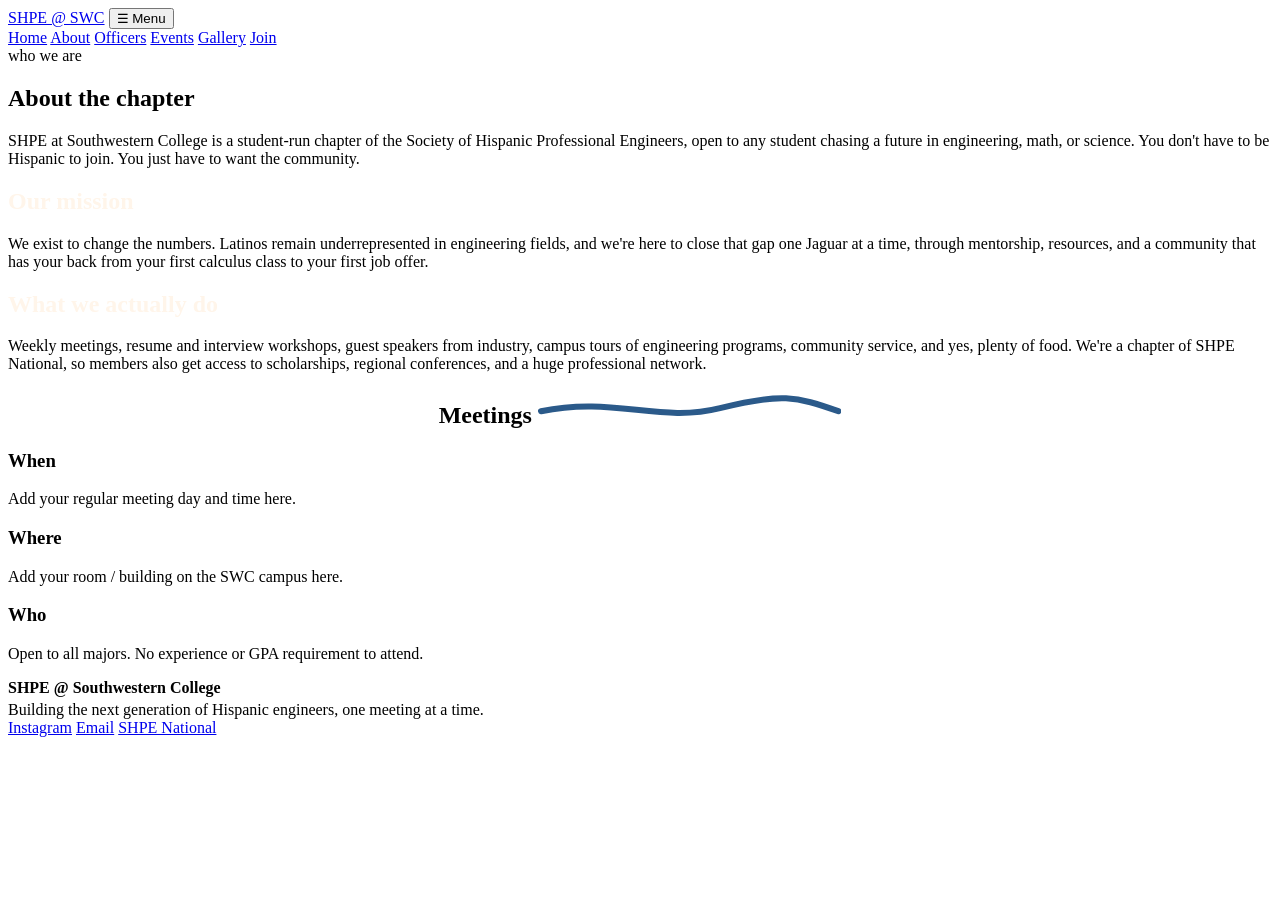
==== about.html @ 71436f02 "Add About Us page with chapter details This file contains the HTML structure for the About Us page, " ====
<!DOCTYPE html>
<html lang="en">
<head>
<meta charset="UTF-8">
<meta name="viewport" content="width=device-width, initial-scale=1.0">
<title>About Us — SHPE @ SWC</title>
<link rel="stylesheet" href="css/style.css">
</head>
<body>

<header class="site-header">
  <div class="nav-inner">
    <a class="brand" href="index.html"><span class="dot"></span>SHPE @ SWC</a>
    <button class="nav-toggle" aria-label="Toggle menu">☰ Menu</button>
    <nav class="main-nav">
      <a href="index.html">Home</a>
      <a href="about.html">About</a>
      <a href="officers.html">Officers</a>
      <a href="events.html">Events</a>
      <a href="gallery.html">Gallery</a>
      <a href="join.html">Join</a>
    </nav>
  </div>
</header>

<section>
  <div class="wrap">
    <span class="eyebrow">who we are</span>
    <h1>About the chapter</h1>
    <p class="lede">SHPE at Southwestern College is a student-run chapter of the
      Society of Hispanic Professional Engineers, open to any student chasing a
      future in engineering, math, or science. You don't have to be Hispanic
      to join. You just have to want the community.</p>
  </div>
</section>

<div class="torn"></div>

<section class="band-orange">
  <div class="wrap grid-2">
    <div>
      <h2 style="color:#fff5ea;">Our mission</h2>
      <p>We exist to change the numbers. Latinos remain underrepresented in
        engineering fields, and we're here to close that gap one Jaguar at a
        time, through mentorship, resources, and a community that has your
        back from your first calculus class to your first job offer.</p>
    </div>
    <div>
      <h2 style="color:#fff5ea;">What we actually do</h2>
      <p>Weekly meetings, resume and interview workshops, guest speakers from
        industry, campus tours of engineering programs, community service,
        and yes, plenty of food. We're a chapter of SHPE National, so members
        also get access to scholarships, regional conferences, and a huge
        professional network.</p>
    </div>
  </div>
</section>

<div class="torn"></div>

<section>
  <div class="wrap">
    <h2 class="center doodle-underline" style="display:block;text-align:center;">Meetings
      <svg viewBox="0 0 200 20" preserveAspectRatio="none" style="left:38%;width:24%;"><path d="M2,12 C50,2 80,20 120,10 S170,2 198,12" fill="none" stroke="#2b5a8a" stroke-width="4" stroke-linecap="round"/></svg>
    </h2>
    <div class="grid-3 mt-lg">
      <div class="card center">
        <h3>When</h3>
        <p class="muted">Add your regular meeting day and time here.</p>
      </div>
      <div class="card center">
        <h3>Where</h3>
        <p class="muted">Add your room / building on the SWC campus here.</p>
      </div>
      <div class="card center">
        <h3>Who</h3>
        <p class="muted">Open to all majors. No experience or GPA requirement to attend.</p>
      </div>
    </div>
  </div>
</section>

<footer>
  <div class="wrap footer-inner">
    <div>
      <strong>SHPE @ Southwestern College</strong>
      <p class="muted" style="margin:4px 0 0;">Building the next generation of
        Hispanic engineers, one meeting at a time.</p>
    </div>
    <div class="social-links">
      <a href="https://instagram.com/YOUR_HANDLE" target="_blank" rel="noopener">Instagram</a>
      <a href="mailto:YOUR_EMAIL@swccd.edu">Email</a>
      <a href="https://shpe.org" target="_blank" rel="noopener">SHPE National</a>
    </div>
  </div>
</footer>
<script src="js/main.js"></script>
</body>
</html>
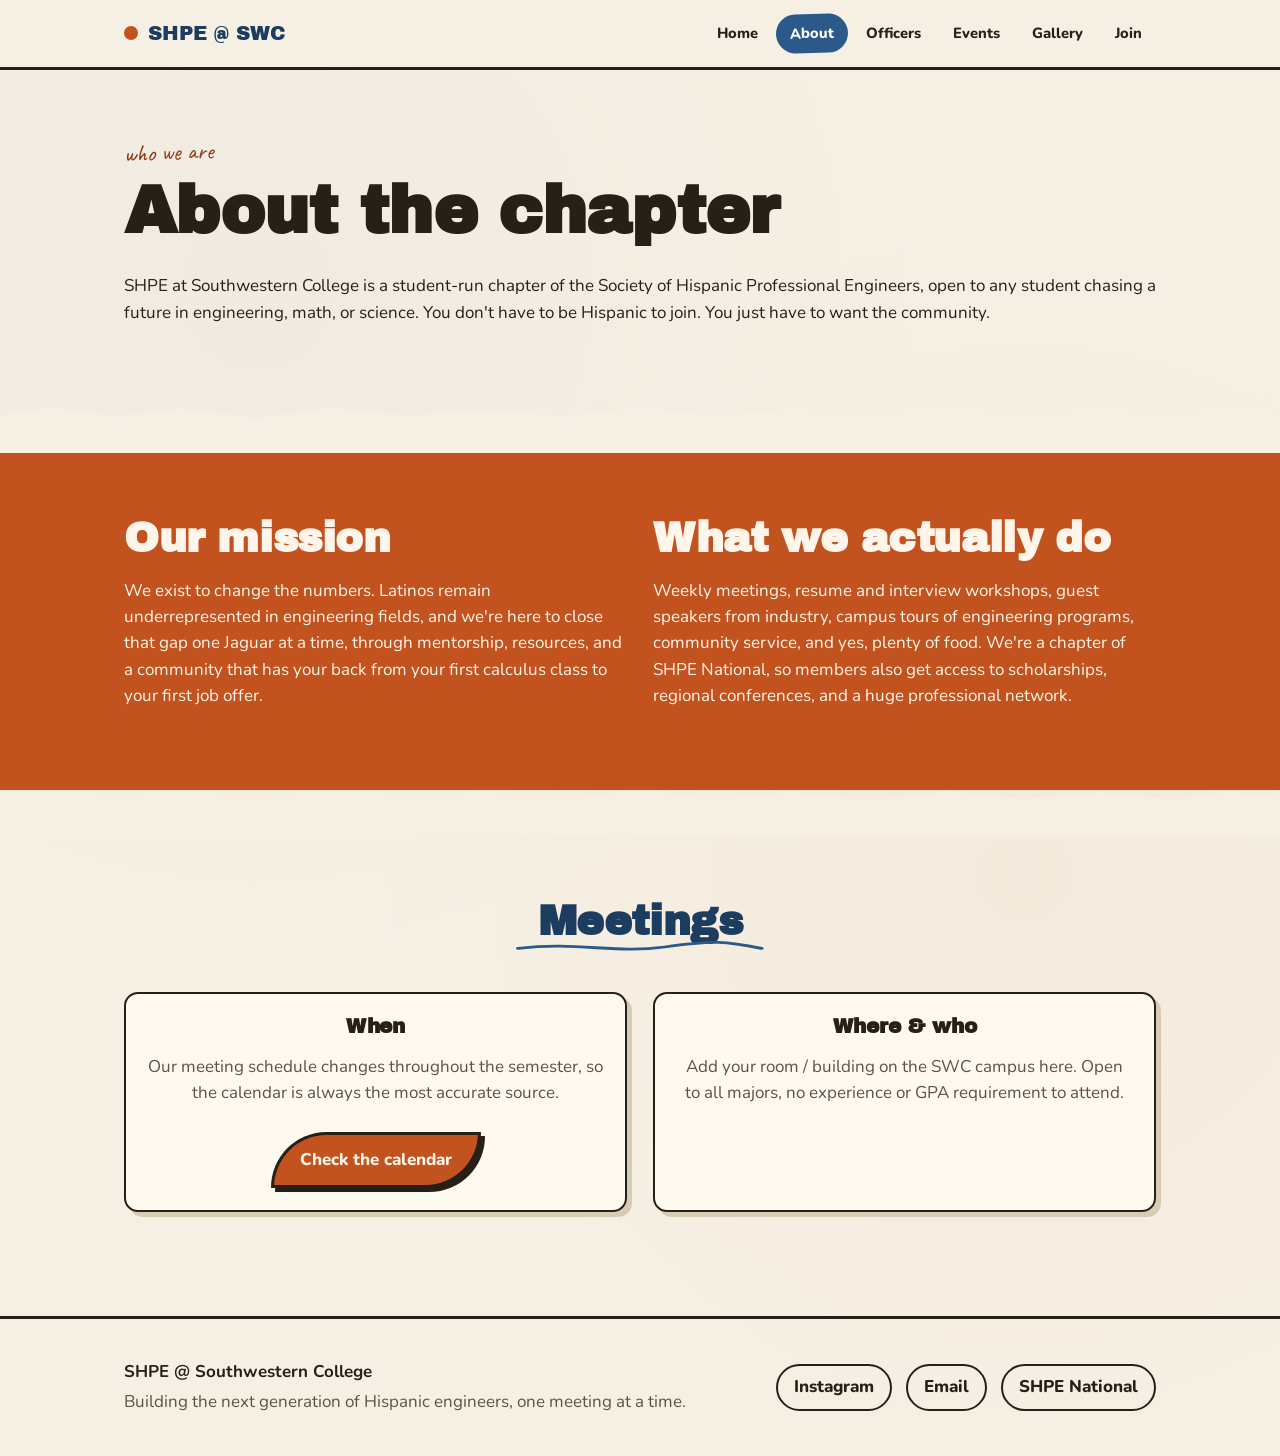
==== commit 9f085f29: "Revise meeting details and simplify layout Updated meeting information and removed redundant section" ====
--- a/about.html
+++ b/about.html
@@ -63,18 +63,17 @@
     <h2 class="center doodle-underline" style="display:block;text-align:center;">Meetings
       <svg viewBox="0 0 200 20" preserveAspectRatio="none" style="left:38%;width:24%;"><path d="M2,12 C50,2 80,20 120,10 S170,2 198,12" fill="none" stroke="#2b5a8a" stroke-width="4" stroke-linecap="round"/></svg>
     </h2>
-    <div class="grid-3 mt-lg">
+    <div class="grid-2 mt-lg">
       <div class="card center">
         <h3>When</h3>
-        <p class="muted">Add your regular meeting day and time here.</p>
+        <p class="muted">Our meeting schedule changes throughout the
+          semester, so the calendar is always the most accurate source.</p>
+        <a href="events.html" class="btn btn-primary" style="margin-top:8px;">Check the calendar</a>
       </div>
       <div class="card center">
-        <h3>Where</h3>
-        <p class="muted">Add your room / building on the SWC campus here.</p>
-      </div>
-      <div class="card center">
-        <h3>Who</h3>
-        <p class="muted">Open to all majors. No experience or GPA requirement to attend.</p>
+        <h3>Where &amp; who</h3>
+        <p class="muted">Add your room / building on the SWC campus here.
+          Open to all majors, no experience or GPA requirement to attend.</p>
       </div>
     </div>
   </div>
--- a/css/style.css
+++ b/css/style.css
@@ -0,0 +1,389 @@
+/* ==========================================================================
+   SHPE @ Southwestern College — style.css
+   Design language: hand assembled zine / scrapbook. Torn paper, washi tape,
+   polaroid frames, doodle underlines. Nothing perfectly aligned on purpose.
+   ========================================================================== */
+
+@import url('https://fonts.googleapis.com/css2?family=Archivo+Black&family=Nunito:wght@400;600;700;800&family=Caveat:wght@500;700&display=swap');
+
+:root {
+  /* color tokens */
+  --blue: #2b5a8a;        /* french blue, main */
+  --blue-deep: #1c3d5f;   /* shadows, headers on light */
+  --blue-soft: #cfe0ef;   /* pale wash, backgrounds */
+  --orange: #c2531f;      /* burnt orange, main accent */
+  --orange-deep: #8f3a12; /* pressed / hover */
+  --orange-soft: #f3d9c4; /* tape, highlight blocks */
+  --paper: #f6f0e4;       /* base page color, warm off white */
+  --paper-card: #fffaf0;  /* card surface, slightly lighter */
+  --ink: #262019;         /* body text, warm near black */
+  --ink-soft: #5c5347;    /* secondary text */
+  --line: #d8cbb3;        /* hairlines / borders */
+
+  --display: 'Archivo Black', sans-serif;
+  --body: 'Nunito', sans-serif;
+  --hand: 'Caveat', cursive;
+
+  --radius: 14px;
+}
+
+* { box-sizing: border-box; }
+
+html { scroll-behavior: smooth; }
+
+body {
+  margin: 0;
+  background: var(--paper);
+  color: var(--ink);
+  font-family: var(--body);
+  font-size: 17px;
+  line-height: 1.55;
+  /* subtle paper grain, no external image needed */
+  background-image:
+    radial-gradient(circle at 20% 20%, rgba(43,90,138,0.03) 0, transparent 45%),
+    radial-gradient(circle at 80% 60%, rgba(194,83,31,0.04) 0, transparent 50%);
+}
+
+img { max-width: 100%; display: block; }
+
+a { color: var(--blue-deep); }
+
+h1, h2, h3 {
+  font-family: var(--display);
+  line-height: 1.05;
+  letter-spacing: -0.01em;
+  margin: 0 0 0.4em;
+}
+
+h1 { font-size: clamp(2.4rem, 6vw, 4.2rem); }
+h2 { font-size: clamp(1.7rem, 4vw, 2.6rem); color: var(--blue-deep); }
+h3 { font-size: 1.25rem; }
+
+.eyebrow {
+  font-family: var(--hand);
+  font-size: 1.5rem;
+  color: var(--orange-deep);
+  display: inline-block;
+  transform: rotate(-2deg);
+  margin-bottom: 0.2em;
+}
+
+.wrap {
+  max-width: 1080px;
+  margin: 0 auto;
+  padding: 0 24px;
+}
+
+section {
+  padding: 64px 0;
+}
+
+/* ---------- doodle underline (SVG, hand drawn squiggle) ---------- */
+.doodle-underline {
+  position: relative;
+  display: inline-block;
+}
+.doodle-underline svg {
+  position: absolute;
+  left: -4%;
+  bottom: -10px;
+  width: 108%;
+  height: 14px;
+}
+
+/* ---------- washi tape strip ---------- */
+.tape {
+  position: absolute;
+  width: 90px;
+  height: 30px;
+  background: var(--orange-soft);
+  opacity: 0.85;
+  box-shadow: 0 2px 4px rgba(0,0,0,0.12);
+}
+.tape.blue { background: var(--blue-soft); }
+.tape::before {
+  content: "";
+  position: absolute;
+  inset: 0;
+  background-image: repeating-linear-gradient(45deg, rgba(255,255,255,0.35) 0 4px, transparent 4px 8px);
+}
+
+/* ---------- top nav ---------- */
+header.site-header {
+  position: sticky;
+  top: 0;
+  z-index: 50;
+  background: var(--paper);
+  border-bottom: 3px solid var(--ink);
+}
+.nav-inner {
+  max-width: 1080px;
+  margin: 0 auto;
+  padding: 14px 24px;
+  display: flex;
+  align-items: center;
+  justify-content: space-between;
+  gap: 16px;
+}
+.brand {
+  font-family: var(--display);
+  font-size: 1.25rem;
+  color: var(--blue-deep);
+  text-decoration: none;
+  display: flex;
+  align-items: center;
+  gap: 10px;
+}
+.brand .dot {
+  width: 14px; height: 14px;
+  background: var(--orange);
+  border-radius: 50%;
+  display: inline-block;
+}
+nav.main-nav {
+  display: flex;
+  gap: 4px;
+  flex-wrap: wrap;
+}
+nav.main-nav a {
+  font-family: var(--body);
+  font-weight: 800;
+  font-size: 0.92rem;
+  text-decoration: none;
+  color: var(--ink);
+  padding: 8px 14px;
+  border-radius: 20px;
+  transition: transform 0.15s ease, background 0.15s ease;
+}
+nav.main-nav a:hover {
+  background: var(--orange-soft);
+  transform: rotate(-1.5deg);
+}
+nav.main-nav a.active {
+  background: var(--blue);
+  color: #fff;
+  transform: rotate(-1.5deg);
+}
+.nav-toggle {
+  display: none;
+  background: none;
+  border: 2px solid var(--ink);
+  border-radius: 8px;
+  padding: 6px 10px;
+  font-family: var(--display);
+  cursor: pointer;
+}
+
+@media (max-width: 720px) {
+  .nav-toggle { display: block; }
+  nav.main-nav {
+    display: none;
+    width: 100%;
+    flex-direction: column;
+    padding-top: 10px;
+  }
+  nav.main-nav.open { display: flex; }
+  .nav-inner { flex-wrap: wrap; }
+}
+
+/* ---------- buttons ---------- */
+.btn {
+  display: inline-block;
+  font-family: var(--body);
+  font-weight: 800;
+  text-decoration: none;
+  padding: 12px 26px;
+  border-radius: 999px 8px 999px 8px; /* slightly irregular, hand cut feel */
+  border: 3px solid var(--ink);
+  transition: transform 0.15s ease;
+}
+.btn:hover { transform: translate(-2px, -2px); }
+.btn-primary {
+  background: var(--orange);
+  color: #fff5ea;
+  box-shadow: 4px 4px 0 var(--ink);
+}
+.btn-primary:hover { box-shadow: 6px 6px 0 var(--ink); }
+.btn-outline {
+  background: transparent;
+  color: var(--blue-deep);
+}
+
+/* ---------- hero (cover page) ---------- */
+.hero {
+  position: relative;
+  padding: 70px 0 90px;
+  overflow: hidden;
+}
+.hero-grid {
+  display: grid;
+  grid-template-columns: 1.1fr 0.9fr;
+  gap: 40px;
+  align-items: center;
+}
+@media (max-width: 800px) {
+  .hero-grid { grid-template-columns: 1fr; }
+}
+.hero h1 { margin-bottom: 0.25em; }
+.hero p.lede {
+  font-size: 1.15rem;
+  color: var(--ink-soft);
+  max-width: 46ch;
+}
+.hero-actions {
+  display: flex;
+  gap: 14px;
+  margin-top: 28px;
+  flex-wrap: wrap;
+}
+
+.polaroid {
+  background: var(--paper-card);
+  padding: 12px 12px 46px;
+  border-radius: 4px;
+  box-shadow: 0 10px 24px rgba(38,32,25,0.18);
+  transform: rotate(-4deg);
+  position: relative;
+}
+.polaroid img { border-radius: 2px; }
+.polaroid .cap {
+  position: absolute;
+  bottom: 10px;
+  left: 14px;
+  right: 14px;
+  font-family: var(--hand);
+  font-size: 1.3rem;
+  color: var(--ink-soft);
+}
+
+/* ---------- card grid ---------- */
+.card {
+  background: var(--paper-card);
+  border: 2px solid var(--ink);
+  border-radius: var(--radius);
+  padding: 22px;
+  box-shadow: 5px 5px 0 var(--line);
+}
+
+.grid-3 {
+  display: grid;
+  grid-template-columns: repeat(3, 1fr);
+  gap: 26px;
+}
+.grid-2 {
+  display: grid;
+  grid-template-columns: repeat(2, 1fr);
+  gap: 26px;
+}
+@media (max-width: 800px) {
+  .grid-3, .grid-2 { grid-template-columns: 1fr; }
+}
+
+/* ---------- officer card ---------- */
+.officer {
+  text-align: center;
+}
+.officer .photo {
+  width: 100%;
+  aspect-ratio: 1;
+  border-radius: 10px;
+  background: var(--blue-soft);
+  margin-bottom: 14px;
+  overflow: hidden;
+  border: 2px solid var(--ink);
+}
+.officer .photo img { width: 100%; height: 100%; object-fit: cover; }
+.officer .role {
+  font-family: var(--hand);
+  color: var(--orange-deep);
+  font-size: 1.2rem;
+}
+
+/* ---------- gallery ---------- */
+.gallery-grid {
+  display: grid;
+  grid-template-columns: repeat(auto-fill, minmax(220px, 1fr));
+  gap: 22px;
+}
+.gallery-grid .polaroid { transform: rotate(0deg); }
+.gallery-grid .polaroid:nth-child(3n+1) { transform: rotate(-3deg); }
+.gallery-grid .polaroid:nth-child(3n+2) { transform: rotate(2deg); }
+.gallery-grid .polaroid:nth-child(3n)   { transform: rotate(-1.5deg); }
+.gallery-grid .polaroid:hover { transform: rotate(0deg) scale(1.03); z-index: 2; }
+.gallery-grid img { width: 100%; height: 220px; object-fit: cover; }
+
+/* ---------- section divider, torn paper ---------- */
+.torn {
+  height: 46px;
+  width: 100%;
+  background: var(--paper);
+  clip-path: polygon(0% 20%, 4% 0%, 9% 22%, 14% 4%, 20% 24%, 26% 2%, 32% 20%, 38% 5%, 44% 22%,
+    50% 0%, 56% 22%, 62% 4%, 68% 24%, 74% 2%, 80% 20%, 86% 5%, 92% 22%, 96% 3%, 100% 20%, 100% 100%, 0% 100%);
+}
+
+/* ---------- band sections (alternating color blocks) ---------- */
+.band-blue { background: var(--blue); color: #fff; }
+.band-blue h2 { color: #fff; }
+.band-blue .card { background: rgba(255,255,255,0.08); border-color: rgba(255,255,255,0.5); color: #fff; box-shadow: none; }
+.band-orange { background: var(--orange); color: #fff5ea; }
+.band-orange h2 { color: #fff5ea; }
+
+/* ---------- form (join / canvas signup) ---------- */
+.form-card {
+  max-width: 520px;
+  margin: 0 auto;
+}
+label {
+  display: block;
+  font-weight: 800;
+  margin: 18px 0 6px;
+}
+input[type="text"], input[type="email"] {
+  width: 100%;
+  padding: 12px 14px;
+  border: 2px solid var(--ink);
+  border-radius: 8px;
+  font-family: var(--body);
+  font-size: 1rem;
+  background: #fff;
+}
+input:focus { outline: 3px solid var(--blue-soft); outline-offset: 1px; }
+
+/* ---------- footer ---------- */
+footer {
+  border-top: 3px solid var(--ink);
+  padding: 40px 0;
+  margin-top: 40px;
+}
+.footer-inner {
+  display: flex;
+  justify-content: space-between;
+  align-items: center;
+  gap: 20px;
+  flex-wrap: wrap;
+}
+.social-links {
+  display: flex;
+  gap: 14px;
+}
+.social-links a {
+  text-decoration: none;
+  font-weight: 800;
+  color: var(--ink);
+  border: 2px solid var(--ink);
+  border-radius: 999px;
+  padding: 8px 16px;
+}
+.social-links a:hover { background: var(--orange-soft); }
+
+/* ---------- reduced motion respect ---------- */
+@media (prefers-reduced-motion: reduce) {
+  html { scroll-behavior: auto; }
+  * { transition: none !important; }
+}
+
+/* ---------- misc utility ---------- */
+.center { text-align: center; }
+.muted { color: var(--ink-soft); }
+.mt-lg { margin-top: 48px; }
+.stack { display: flex; flex-direction: column; gap: 8px; }
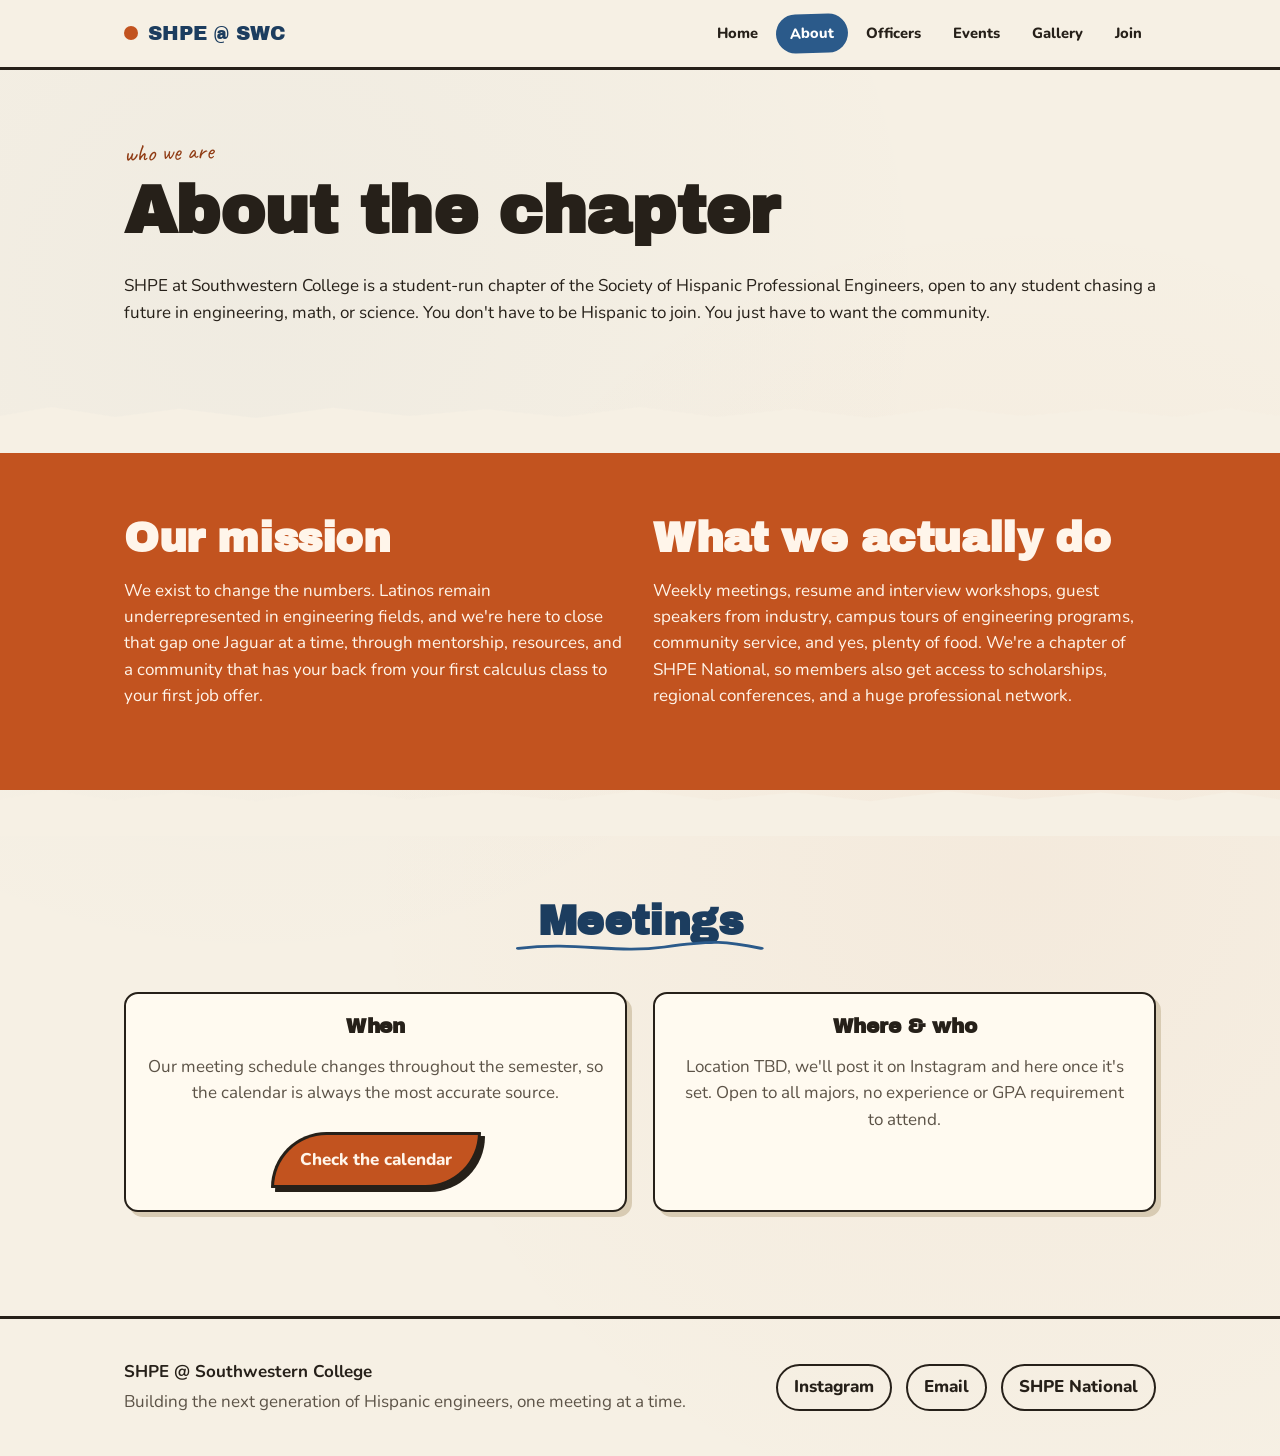
==== commit 72b95293: "Revise location and contact details in about.html Updated contact information and event location det" ====
--- a/about.html
+++ b/about.html
@@ -72,8 +72,9 @@
       </div>
       <div class="card center">
         <h3>Where &amp; who</h3>
-        <p class="muted">Add your room / building on the SWC campus here.
-          Open to all majors, no experience or GPA requirement to attend.</p>
+        <p class="muted">Location TBD, we'll post it on Instagram and here
+          once it's set. Open to all majors, no experience or GPA
+          requirement to attend.</p>
       </div>
     </div>
   </div>
@@ -87,8 +88,8 @@
         Hispanic engineers, one meeting at a time.</p>
     </div>
     <div class="social-links">
-      <a href="https://instagram.com/YOUR_HANDLE" target="_blank" rel="noopener">Instagram</a>
-      <a href="mailto:YOUR_EMAIL@swccd.edu">Email</a>
+      <a href="https://instagram.com/shpeswc" target="_blank" rel="noopener">Instagram</a>
+      <a href="mailto:shpe.swc@gmail.com">Email</a>
       <a href="https://shpe.org" target="_blank" rel="noopener">SHPE National</a>
     </div>
   </div>
--- a/css/style.css
+++ b/css/style.css
@@ -1,3 +1,4 @@
+
 /* ==========================================================================
    SHPE @ Southwestern College — style.css
    Design language: hand assembled zine / scrapbook. Torn paper, washi tape,
@@ -299,7 +300,17 @@
   font-size: 1.2rem;
 }
 
-/* ---------- gallery ---------- */
+/* ---------- placeholder officer photo ---------- */
+.officer .photo.placeholder {
+  display: flex;
+  align-items: center;
+  justify-content: center;
+  font-family: var(--hand);
+  font-size: 1.1rem;
+  color: var(--blue-deep);
+  text-align: center;
+  padding: 10px;
+}
 .gallery-grid {
   display: grid;
   grid-template-columns: repeat(auto-fill, minmax(220px, 1fr));
